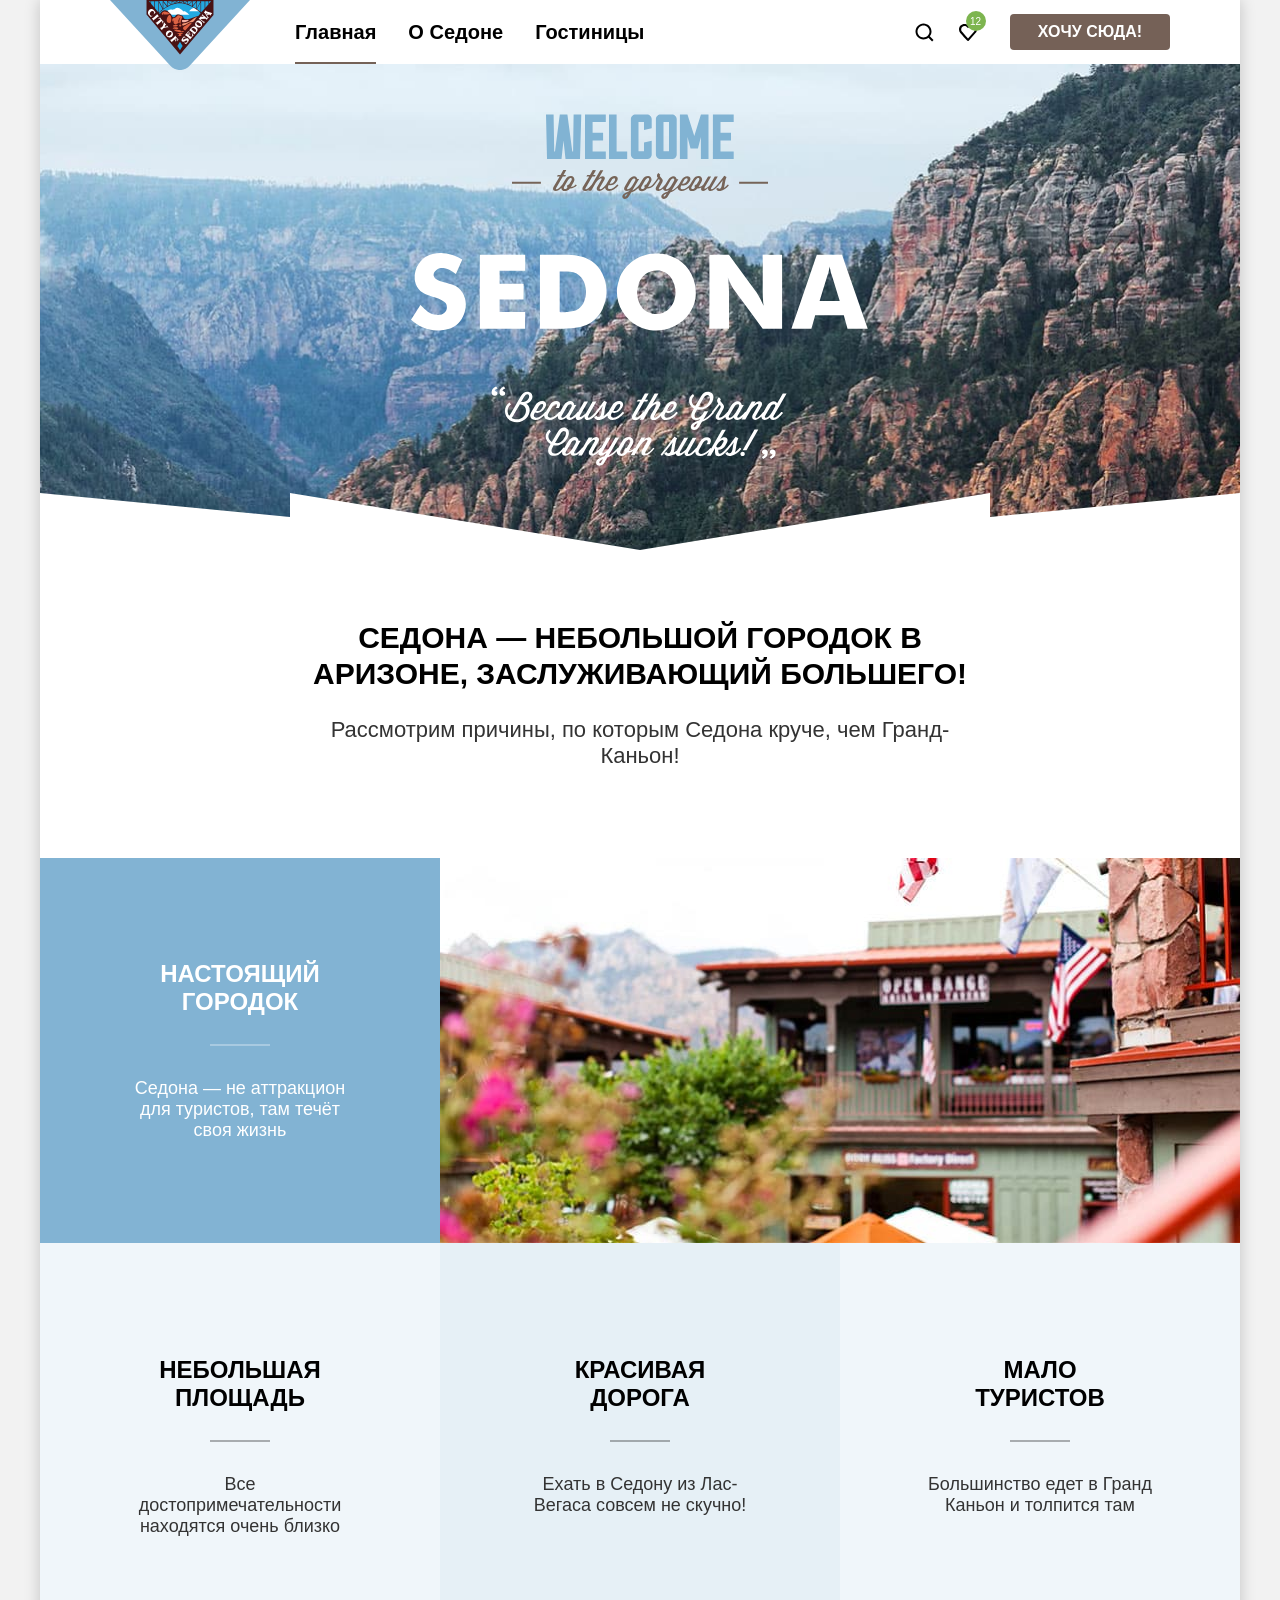
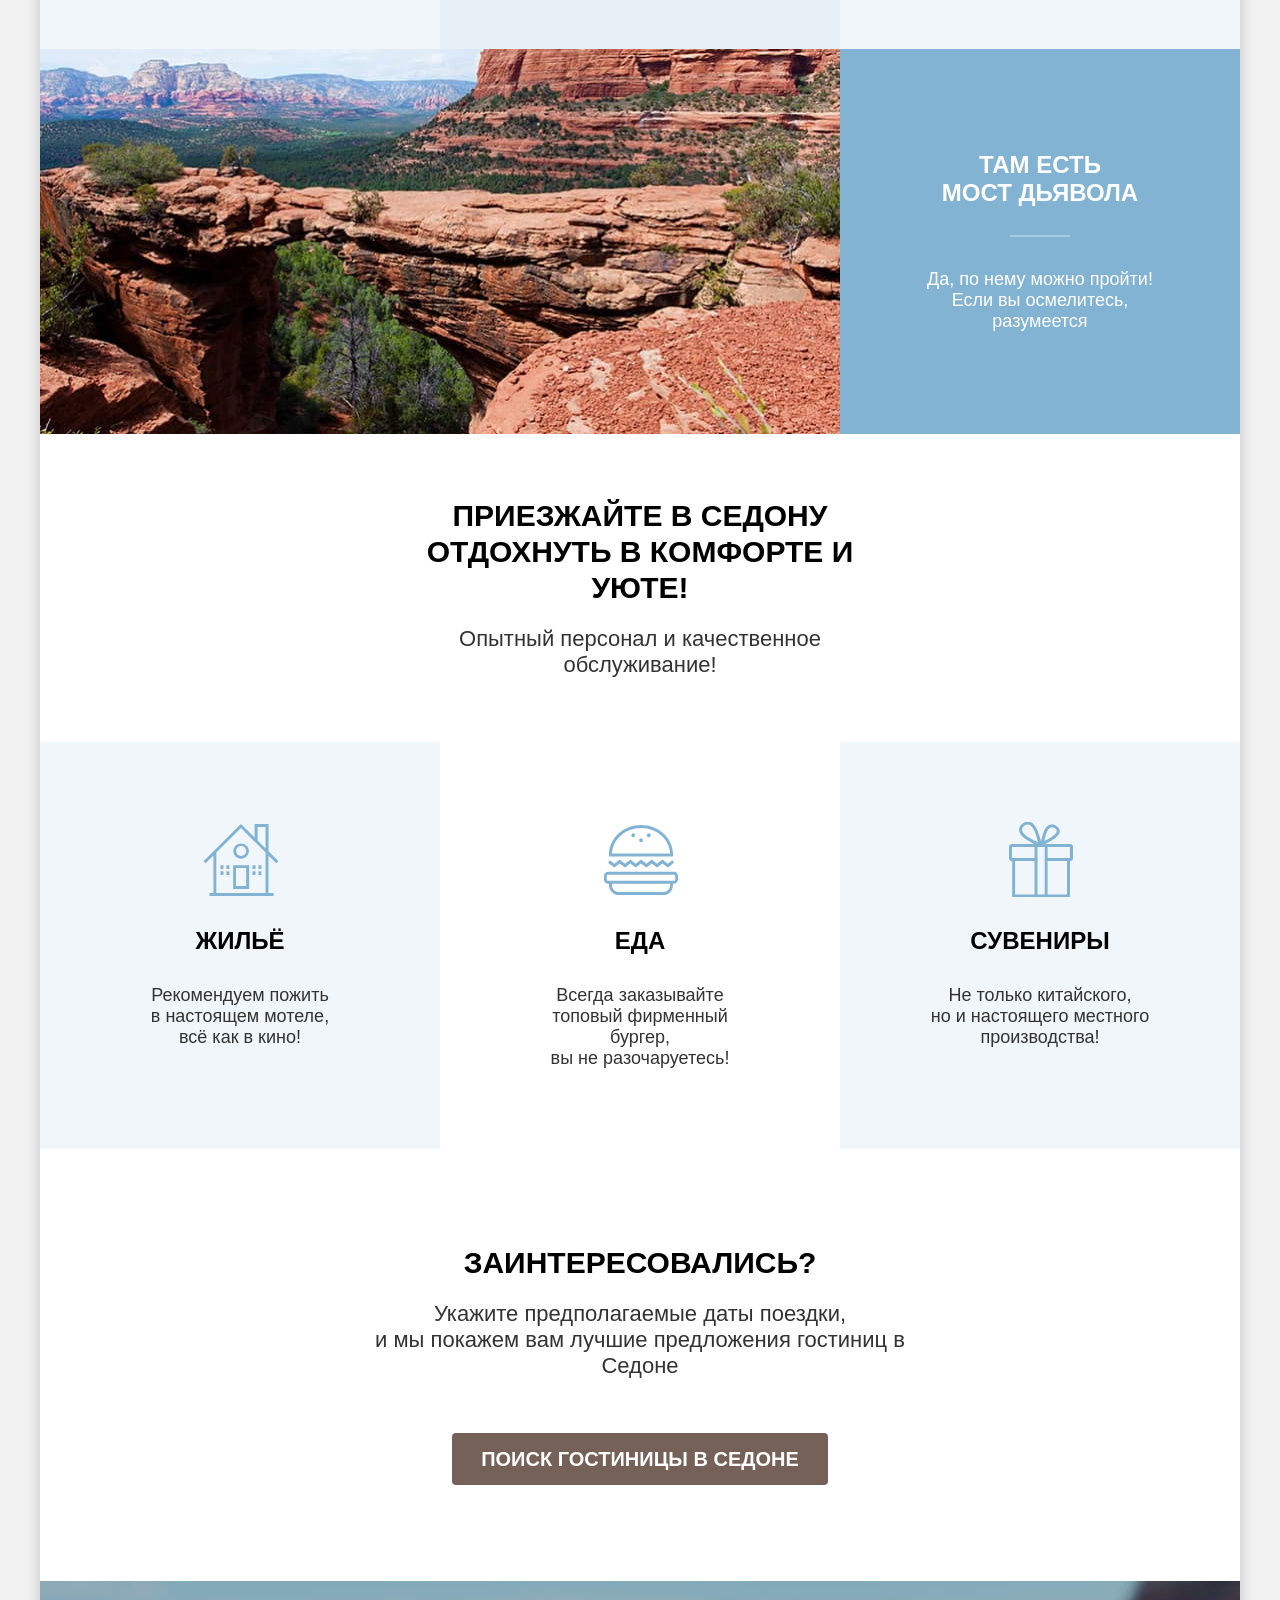
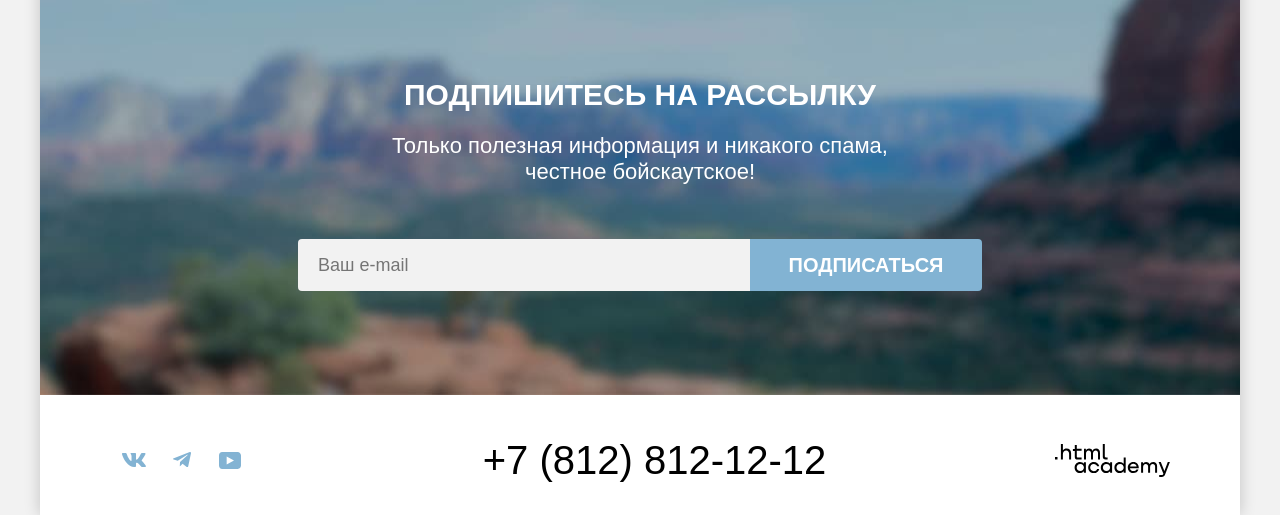
==== index.html @ 42396fc8 "Merge pull request #1 from da-solovev/master" ====
<!DOCTYPE html>
<html lang="ru">
  <head>
    <meta charset="utf-8">
    <title>HTML Academy: Седона</title>
    <link rel="stylesheet" href="styles/styles.css">
    <link rel="icon" href="favicon.ico" sizes="32x32">
  </head>
  <body>
    <div class="page-container">
      <header class="page-header" data-test="header">
        <a href="index.html" class="site-logo">
          <img src="images/site-logo.svg" width="140" height="70" alt="Логотип сайта Седона">
        </a>
        <nav class="nav">
          <ul class="nav-list">
            <li class="nav-item">
              <a class="nav-link nav-link-current">Главная</a>
            </li>
            <li class="nav-item">
              <a href="#" class="nav-link">О Седоне</a>
            </li>
            <li class="nav-item">
              <a href="catalog.html" class="nav-link">Гостиницы</a>
            </li>
          </ul>
          <ul class="nav-user-list">
            <li class="nav-user-item">
              <a href="#" class="nav-user-link search-icon">
                <span class="visually-hidden">Поиск</span>
              </a>
            </li>
            <li class="nav-user-item">
              <a href="#" class="nav-user-link heart-icon">
                <span class="visually-hidden">Избранное</span>
                <span class="favorites-count">12</span>
              </a>
            </li>
          </ul>
          <a href="#" class="btn btn-brown btn-desire">Хочу сюда!</a>
        </nav>
      </header>
      <main class="main-index" data-test="main">
        <section class="hero" data-test="hero">
          <h1 class="visually-hidden">Добро пожаловать в Седона</h1>
          <img src="images/welcome.svg" width="458" height="352" alt="Логотип приветствие Седона" class="hero-logo">
        </section>
        <section class="advantages" data-test="advantages">
          <div class="advantages-block">
            <h2 class="block-title">Седона — небольшой городок в Аризоне, заслуживающий большего!</h2>
            <p class="block-subtitle">Рассмотрим причины, по которым Седона круче, чем Гранд-Каньон!</p>
          </div>
          <ul class="advantages-list">
            <li class="advantages-item advantages-picture">
              <div class="advantages-container">
                <h3 class="item-title">Настоящий городок</h3>
                <p class="item-subtitle">Седона — не аттракцион для туристов, там течёт своя жизнь</p>
              </div>
              <img src="images/city.jpg" width="800" height="385" alt="Фото города Седона" class="advantages-img">
            </li>
            <li class="advantages-item">
              <h3 class="item-title">Небольшая площадь</h3>
              <p class="item-subtitle">Все достопримечательности находятся очень близко</p>
            </li>
            <li class="advantages-item">
              <h3 class="item-title">Красивая<br>дорога</h3>
              <p class="item-subtitle">Ехать в Седону из Лас-Вегаса совсем не скучно!</p>
            </li>
            <li class="advantages-item">
              <h3 class="item-title">Мало<br>туристов</h3>
              <p class="item-subtitle">Большинство едет в Гранд Каньон и толпится там</p>
            </li>
            <li class="advantages-item advantages-picture">
              <img src="images/bridge.jpg" width="800" height="385" alt="Фото моста дьявола" class="advantages-img">
              <div class="advantages-container">
                <h3 class="item-title">Там есть<br>мост дьявола</h3>
                <p class="item-subtitle">Да, по нему можно пройти! Если вы осмелитесь, разумеется</p>
              </div>
            </li>
          </ul>
        </section>
        <section class="services" data-test="service">
          <div class="services-block">
            <h2 class="block-title">Приезжайте в Седону отдохнуть в комфорте и уюте!</h2>
            <p class="block-subtitle">Опытный персонал и  качественное обслуживание!</p>
          </div>
          <h2 class="visually-hidden">Услуги</h2>
          <ul class="services-list">
            <li class="services-item house-icon">
              <h3 class="item-title">Жильё</h3>
              <p class="item-subtitle">Рекомендуем пожить в&nbsp;настоящем мотеле,<br>всё как&nbsp;в&nbsp;кино!</p>
            </li>
            <li class="services-item food-icon">
              <h3 class="item-title">Еда</h3>
              <p class="item-subtitle">Всегда заказывайте<br>топовый фирменный бургер,<br>вы не&nbsp;разочаруетесь!</p>
            </li>
            <li class="services-item souvenir-icon">
              <h3 class="item-title">Сувениры</h3>
              <p class="item-subtitle">Не&nbsp;только китайского,<br>но&nbsp;и&nbsp;настоящего местного производства!</p>
            </li>
          </ul>
        </section>
        <section class="hotel-search" data-test="search">
          <h2 class="block-title">Заинтересовались?</h2>
          <p class="block-subtitle">Укажите предполагаемые даты поездки,<br>и мы покажем вам лучшие предложения гостиниц в Седоне</p>
          <a href="#modal" class="btn btn-brown btn-large">Поиск гостиницы в седоне</a>
        </section>
        <section class="subscribe subscribe-background" data-test="subscribe">
          <h2 class="block-title">Подпишитесь на рассылку</h2>
          <p class="block-subtitle">Только полезная информация и никакого спама,<br>честное бойскаутское!</p>
          <form action="https://echo.htmlacademy.ru/" class="subscribe-form" method="post">
            <label for="email" class="visually-hidden">Отправить email</label>
            <input type="email" class="subscribe-inp" required aria-label="Электронная почта" name="email" id="email" placeholder="Ваш e-mail">
            <button type="submit" class="btn btn-blue btn-large">Подписаться</button>
          </form>
        </section>
      </main>
      <footer class="page-footer" data-test="footer">
        <ul class="footer-social-list">
          <li class="footer-social-item">
            <a href="#" class="footer-social-link">
              <span class="visually-hidden">VK</span>
              <svg xmlns="http://www.w3.org/2000/svg" width="24" height="14" fill="#83b3d3" viewBox="0 0 24 14">
                <path fill-rule="evenodd" d="M23.45.948c.166-.546 0-.948-.795-.948H20.03c-.668 0-.976.347-1.143.73 0 0-1.335 3.196-3.226 5.272-.612.602-.89.793-1.224.793-.167 0-.418-.191-.418-.738V.948c0-.656-.184-.948-.74-.948H9.151c-.417 0-.668.304-.668.593 0 .621.946.765 1.043 2.513v3.798c0 .833-.153.984-.487.984-.89 0-3.055-3.211-4.34-6.885C4.45.288 4.198 0 3.527 0H.9C.15 0 0 .347 0 .73c0 .682.89 4.07 4.145 8.551C6.315 12.341 9.37 14 12.153 14c1.669 0 1.875-.368 1.875-1.003v-2.313c0-.737.158-.884.687-.884.39 0 1.057.192 2.615 1.667C19.11 13.216 19.403 14 20.405 14h2.625c.75 0 1.126-.368.91-1.096-.238-.724-1.088-1.775-2.215-3.022-.612-.71-1.53-1.475-1.809-1.858-.389-.491-.278-.71 0-1.147 0 0 3.2-4.426 3.533-5.929z" clip-rule="evenodd" />
              </svg>
            </a>
          </li>
          <li class="footer-social-item">
            <a href="#" class="footer-social-link">
              <span class="visually-hidden">Telegram</span>
              <svg xmlns="http://www.w3.org/2000/svg" width="18" height="16" fill="#83b3d3" viewBox="0 0 18 16">
                <path d="M16.785.1.84 6.247C-.248 6.685-.24 7.292.64 7.563L4.735 8.84l9.472-5.976c.448-.273.857-.126.52.172L7.054 9.962H7.05h.002l-.283 4.22c.414 0 .597-.19.829-.413l1.988-1.934 4.136 3.055c.762.42 1.31.204 1.5-.706L17.938 1.39c.278-1.114-.425-1.619-1.153-1.29" />
              </svg>
            </a>
          </li>
          <li class="footer-social-item">
            <a href="#" class="footer-social-link">
              <span class="visually-hidden">YouTube</span>
              <svg xmlns="http://www.w3.org/2000/svg" width="22" height="17" fill="#83b3d3" viewBox="0 0 22 17">
                <path d="M18.607 0H3.174C1.314 0 0 1.594 0 3.4v10.094C0 15.406 1.313 17 3.174 17h15.652C20.468 17 22 15.406 22 13.6V3.4C21.781 1.594 20.468 0 18.607 0M7.662 12.538V4.463L14.995 8.5z" />
              </svg>
            </a>
          </li>
        </ul>
        <div class="footer-contact-wrapper">
          <a href="tel:88128121212" class="footer-contact-number">+7 (812) 812-12-12</a>
        </div>
        <a href="https://htmlacademy.ru/intensive/htmlcss" class="footer-logo-link">
          <svg xmlns="http://www.w3.org/2000/svg" width="115" height="33" role="img" aria-label="Логотип htmlacademy" fill="#000" viewBox="0 0 115 33">
            <path d="M0 12.9v2.6h2.5v-2.6zM11.6 4.5c-1.6 0-2.8.7-3.6 1.7h-.1V0h-2v15.5h2v-5.3c0-2.1 1.3-3.6 3.3-3.6 1.8 0 2.9 1.4 2.9 3.2v5.7h2V9.4c.1-3-1.8-4.9-4.5-4.9M26.6 4.8h-4.8V1.1h-2v3.8h-1.9v2h1.9v6c0 1.7 1 2.7 2.7 2.7h4.1v-2h-3.7c-.7 0-1.1-.4-1.1-1.1V6.8h4.8zM41.1 4.6c-1.6 0-2.9.8-3.5 2.1h-.1c-.6-1.2-1.8-2.1-3.4-2.1-1.4 0-2.5.8-3.1 1.8h-.1V4.8H29v10.6h2V10c0-2 1-3.5 2.6-3.5 1.5 0 2.4 1 2.4 2.6v6.3h2V9.8c0-2.4 1.4-3.3 2.6-3.3 1.5 0 2.4 1 2.4 2.6v6.3h2V8.9c.1-2.5-1.4-4.3-3.9-4.3M47.8 12.7c0 1.7 1 2.7 2.8 2.7h2v-2h-1.7c-.7 0-1.1-.4-1.1-1.1V0h-2zM28.9 19.7c-.9-1.1-2.2-1.8-3.9-1.8-3.1 0-5.4 2.3-5.4 5.6s2.3 5.6 5.4 5.6c1.8 0 3-.8 3.8-1.9h.1v1.6h2V18.2h-2zm-3.6 7.4c-2.2 0-3.6-1.6-3.6-3.6s1.4-3.6 3.6-3.6 3.6 1.6 3.6 3.6c0 1.9-1.4 3.6-3.6 3.6M44.2 22c-.5-2.4-2.6-4.1-5.4-4.1-3.4 0-5.6 2.5-5.6 5.6s2.2 5.6 5.6 5.6c2.8 0 4.9-1.8 5.4-4.2h-2.1c-.4 1.3-1.7 2.3-3.3 2.3-2.2 0-3.6-1.6-3.6-3.6s1.4-3.6 3.6-3.6c1.6 0 2.8 1 3.3 2.2h2.1zM55.1 19.7c-.9-1.1-2.2-1.8-3.9-1.8-3.1 0-5.4 2.3-5.4 5.6s2.3 5.6 5.4 5.6c1.8 0 3-.8 3.8-1.9h.1v1.6h2V18.2h-2zm-3.6 7.4c-2.2 0-3.6-1.6-3.6-3.6s1.4-3.6 3.6-3.6 3.6 1.6 3.6 3.6c0 1.9-1.5 3.6-3.6 3.6M68.7 19.8c-.9-1.1-2.2-1.9-3.9-1.9-3.1 0-5.4 2.3-5.4 5.6s2.2 5.6 5.4 5.6c1.7 0 3-.8 3.8-1.8h.1v1.5h2V13.4h-2zm-3.6 7.3c-2.2 0-3.6-1.6-3.6-3.6s1.4-3.6 3.6-3.6 3.6 1.6 3.6 3.6c-.1 2-1.5 3.6-3.6 3.6M78.3 17.9c-3.3 0-5.5 2.5-5.5 5.6 0 3 2.1 5.6 5.5 5.6 2.5 0 4.5-1.3 5.2-3.6h-2.1c-.5 1-1.6 1.6-3 1.6-1.9 0-3.3-1.3-3.4-2.9h8.8c.2-3.6-2-6.3-5.5-6.3m0 1.9c1.7 0 3 1 3.3 2.6h-6.5c.3-1.5 1.5-2.6 3.2-2.6M98.2 17.9c-1.6 0-2.9.8-3.6 2h-.1c-.6-1.2-1.8-2-3.4-2-1.4 0-2.5.7-3.1 1.8v-1.5h-1.9v10.6h2v-5.4c0-2 1-3.4 2.6-3.5 1.5 0 2.4 1 2.4 2.6v6.3h2v-5.6c0-2.4 1.4-3.3 2.6-3.3 1.5 0 2.4 1 2.4 2.6v6.3h2v-6.5c.1-2.6-1.4-4.4-3.9-4.4M109.4 27l-3.6-8.9h-2.2l4.8 11.6c-.3.9-.7 1.2-1.7 1.2h-2.5v2h2.5c1.8 0 2.8-.8 3.5-2.6l4.7-12.2h-2.1z" />
          </svg>
        </a>
      </footer>
      <div class="modal-container" id="modal">
        <div class="modal">
          <button class="modal-close-btn" type="button">
            <span class="visually-hidden">Закрыть</span>
          </button>
          <section class="modal-content">
            <h2 class="modal-title block-title">Поиск гостиницы в Седоне</h2>
            <form action="https://echo.htmlacademy.ru/" method="post" class="modal-form">
              <label class="form-label" for="arrival-date">Дата заезда:</label>
              <div class="form-field">
                <input class="form-input" id="arrival-date" name="arrival-date" type="text" value="27 апреля 2020" required placeholder="Укажите дату">
                <span class="form-message invalid-message">Мы не можем отправить вас в прошлое.</span>
              </div>
              <label class="form-label" for="departure-date">Дата выезда:</label>
              <div class="form-field">
                <input class="form-input" id="departure-date" name="departure-date" type="text" value="1 сентября 2023" required placeholder="Укажите дату">
                <span class="form-message">На эти даты есть свободные номера. Пока есть.</span>
              </div>
              <label class="form-label label-counter" for="adults">Взрослые:</label>
              <div class="form-counter">
                <button type="button" class="counter-btn btn-minus">
                  <span class="visually-hidden">Уменьшить количество</span>
                  <svg width="20" height="20" viewBox="0 0 20 20" fill="rgba(117, 97, 87, 0.3)" xmlns="http://www.w3.org/2000/svg">
                    <path d="M3 9V11H17V9H3Z"/>
                  </svg>
                </button>
                <input class="form-input" id="adults" name="adults" type="number" value="2" max="9999" required>
                <button type="button" class="counter-btn btn-plus">
                  <span class="visually-hidden">Увеличить количество</span>
                  <svg width="20" height="20" viewBox="0 0 20 20" fill="rgba(117, 97, 87, 0.3)" xmlns="http://www.w3.org/2000/svg">
                    <path d="M17 9H11V3H9V9H3V11H9V17H11V11H17V9Z"/>
                  </svg>
                </button>
              </div>
              <div class="label-wrapper">
                <label class="form-label label-counter" for="children">Дети:</label>
                <span class="tooltip">
                  <button class="tooltip-toggle" type="button" aria-labelledby="tooltip-label-count">
                    <span class="visually-hidden">Подробная информация</span>
                  </button>
                  <span class="tooltip-text" role="tooltip" id="tooltip-label-count">Укажите количество детей, которые будут с вами, возраст которых от 6 до 18 лет. Дети до 6 лет размещаются бесплатно.</span>
                </span>
              </div>
              <div class="form-counter">
                <button type="button" class="counter-btn btn-minus">
                  <span class="visually-hidden">Уменьшить количество</span>
                  <svg width="20" height="20" viewBox="0 0 20 20" fill="rgba(117, 97, 87, 0.3)" xmlns="http://www.w3.org/2000/svg">
                    <path d="M3 9V11H17V9H3Z"/>
                  </svg>
                </button>
                <input class="form-input" id="children" name="children" type="number" value="2" max="9999">
                <button type="button" class="counter-btn btn-plus">
                  <span class="visually-hidden">Увеличить количество</span>
                  <svg width="20" height="20" viewBox="0 0 20 20" fill="rgba(117, 97, 87, 0.3)" xmlns="http://www.w3.org/2000/svg">
                    <path d="M17 9H11V3H9V9H3V11H9V17H11V11H17V9Z"/>
                  </svg>
                </button>
              </div>
              <button class="modal-form-submit btn btn-blue btn-large" type="submit">Найти</button>
            </form>
          </section>
        </div>
      </div>
    </div>
  </body>
</html>
---- styles/styles.css ----
@font-face {
  font-family: "PT Sans";
  font-style: normal;
  font-weight: 400;
  src: url("../fonts/ptsans-400.woff2") format("woff2");
  font-display: swap;
}

@font-face {
  font-family: "PT Sans";
  font-style: normal;
  font-weight: 700;
  src: url("../fonts/ptsans-700.woff2") format("woff2");
  font-display: swap;
}

*,
*::before,
*::after {
  box-sizing: border-box;
}

img {
  max-width: 100%;
  height: auto;
  object-fit: cover;
}

.visually-hidden {
  position: absolute;
  width: 1px;
  height: 1px;
  margin: -1px;
  padding: 0;
  border: 0;
  clip: rect(0 0 0 0);
  overflow: hidden;
}

html {
  height: 100%;
}

body {
  min-height: 100%;
  min-width: 1200px;
  margin: 0;
  font-family: "PT Sans", sans-serif;
  font-size: 18px;
  line-height: 21px;
  color: #333333;
  background-color: #f2f2f2;
}

.page-container {
  display: flex;
  flex-direction: column;
  min-height: 100%;
  width: 1200px;
  margin: 0 auto;
  background-color: #ffffff;
  box-shadow: 0 0 15px 0 rgba(0, 0, 0, 0.2);
}

.main-index {
  flex-grow: 1;
}

/* Навигация */
.page-header {
  position: relative;
  display: flex;
  padding: 0 70px 0 239px;
}

.site-logo {
  position: absolute;
  top: 0;
  left: 70px;
}

.nav {
  display: flex;
  align-items: center;
  width: 100%;
}

.nav-list {
  display: flex;
  flex-wrap: wrap;
  padding: 0;
  margin: 0;
  margin-right: auto;
  list-style: none;
}

.nav-link {
  position: relative;
  display: inline-block;
  padding: 20px 16px;
  font-size: 20px;
  line-height: 24px;
  font-weight: 700;
  text-align: center;
  color: #000000;
  text-decoration: none;
}

.nav-link:hover,
.nav-user-link:hover {
  opacity: 0.6;
}

.nav-link:active,
.nav-user-link:active {
  opacity: 0.3;
}

.nav-link-current::after {
  position: absolute;
  left: 16px;
  right: 16px;
  bottom: 0;
  height: 2px;
  background-color: #756257;
  content: "";
}

.nav-user-list {
  display: flex;
  flex-wrap: wrap;
  align-items: center;
  padding: 0;
  margin: 0;
  margin-right: 20px;
  list-style: none;
}

.nav-user-link {
  position: relative;
  display: block;
  width: 44px;
  height: 64px;
  text-decoration: none;
}

.search-icon {
  background: url("../images/icons/search.svg") no-repeat center;
}

.heart-icon {
  background: url("../images/icons/heart.svg") no-repeat center;
}

.favorites-count {
  position: absolute;
  top: 11px;
  right: 4px;
  height: 20px;
  min-width: 20px;
  padding: 0 4px;
  font-size: 10px;
  line-height: 21px;
  color: #ffffff;
  background-color: #7db54f;
  border-radius: 10px;
}

.btn-desire {
  min-width: 160px;
}

/* Hero секция */
.hero {
  padding: 50px 371px 79px;
  background-image: url("../images/welcome-divider.svg"), url("../images/welcome-background.jpg");
  background-color: #aec4dc;
  background-repeat: no-repeat, no-repeat;
  background-size: contain, cover;
  background-position: bottom, center;
}

/* Секция преимущества (главная страница) */
.advantages-block {
  padding: 70px 270px 89px;
  text-align: center;
}

.advantages-block .block-title {
  margin-bottom: 25px;
}

.block-title {
  margin: 0;
  font-size: 30px;
  line-height: 36px;
  font-weight: 700;
  color: #000000;
  text-transform: uppercase;
}

.block-subtitle {
  margin: 0;
  font-size: 22px;
  line-height: 26px;
}

.advantages-block .title {
  margin-bottom: 25px;
}

.advantages-item.advantages-picture .item-title {
  color: #ffffff;
}

.advantages-list {
  display: flex;
  flex-wrap: wrap;
  margin: 0;
  padding: 0;
  list-style: none;
}

.advantages-item {
  width: 400px;
  padding: 113px 85px 112px;
  text-align: center;
}

.item-title {
  margin: 0;
  font-size: 24px;
  line-height: 28px;
  font-weight: 700;
  color: #000000;
  text-transform: uppercase;
}

.item-subtitle {
  margin: 0;
}

.advantages-item.advantages-picture .advantages-container {
  padding: 102px 85px;
  text-align: center;
}

.advantages-item:nth-child(2n) {
  background-color: rgba(131, 179, 211, 0.12);
}

.advantages-item:nth-child(2n + 1) {
  background-color: rgba(131, 179, 211, 0.2);
}

.advantages-item.advantages-picture {
  display: flex;
  width: 100%;
  padding: 0;
  color: #ffffff;
  background-color: #82b3d3;
}

.advantages-item .item-title {
  position: relative;
  padding-bottom: 30px;
  margin-bottom: 32px;
}

.advantages-item .item-title::after {
  position: absolute;
  bottom: 0;
  left: 50%;
  margin-left: -30px;
  width: 60px;
  height: 2px;
  background-color: currentColor;
  opacity: 0.3;
  content: "";
}

/* Cекция услуги (главная страница) */
.services-block {
  padding: 64px 345px;
  text-align: center;
}

.services-block .block-title {
  margin-bottom: 20px;
}

.services-list {
  display: flex;
  flex-wrap: wrap;
  padding: 0;
  margin: 0;
  list-style: none;
}

.services-item {
  padding: 80px 85px;
  min-height: 385px;
  width: 400px;
  text-align: center;
}

.services-item::before {
  display: block;
  margin: 0 auto;
  margin-bottom: 30px;
  height: 75px;
  width: 75px;
  content: "";
}

.house-icon::before {
  background: url("../images/icons/house.svg") no-repeat center;
}

.food-icon::before {
  background: url("../images/icons/food.svg") no-repeat center;
}

.souvenir-icon::before {
  background: url("../images/icons/souvenir.svg") no-repeat center;
}

.services-item .item-title {
  margin-bottom: 30px;
}

.services-item:nth-child(2n + 1) {
  background-color: rgba(131, 179, 211, 0.12);
}

/* Поиск отеля (главная страница) */
.hotel-search {
  padding: 96px 304px;
  text-align: center;
}

.hotel-search .block-title {
  margin-bottom: 20px;
}

.hotel-search .block-subtitle {
  margin-bottom: 54px;
}

.hotel-search .btn {
  min-width: 376px;
}

/* Подписка */
.subscribe {
  padding: 96px 258px 104px;
  text-align: center;
}

.subscribe .block-title {
  margin-bottom: 20px;
}

.subscribe.subscribe-background .block-title {
  color: #ffffff;
}

.subscribe .block-subtitle {
  margin-bottom: 54px;
}

.subscribe-background {
  color: #ffffff;
  background-image: url("../images/subscribe-background.jpg");
  background-repeat: no-repeat;
  background-size: cover;
  background-color: #486778;
  background-position: center;
}

.subscribe-form {
  display: flex;
}

.subscribe-form .btn {
  min-width: 232px;
  border-radius: 0 4px 4px 0;
}

.subscribe-inp {
  width: 452px;
  padding: 12px 20px;
  font-family: inherit;
  font-size: 18px;
  line-height: 24px;
  border: none;
  background-color: #f2f2f2;
  border-top-left-radius: 4px;
  border-bottom-left-radius: 4px;
}

/* Фильтр гостиниц (каталог) */
.main-inner {
  flex-grow: 1;
}

.inner-header {
  padding: 35px 70px 70px;
  background-image: url("../images/filter-background.jpg");
  background-repeat: no-repeat;
  background-size: cover;
  background-color: #87aecd;
  background-position: center;
}

.inner-header-title {
  margin: 0;
  margin-bottom: 8px;
  font-size: 60px;
  line-height: 78px;
  font-weight: 700;
  color: #ffffff;
}

.breadcrumbs {
  display: flex;
  flex-wrap: wrap;
  gap: 10px;
  padding: 0;
  margin: 0;
  margin-bottom: 40px;
  font-size: 16px;
  color: #ffffff;
  list-style: none;
}

.breadcrumbs-link {
  display: block;
  min-width: 15px;
  min-height: 21px;
}

.breadcrumbs-link:hover {
  opacity: 0.6;
}

.breadcrumbs-link:active {
  opacity: 0.3;
}

.breadcrumbs-item:not(:last-child) {
  position: relative;
  padding-right: 17px;
}

.breadcrumbs-item:not(:last-child)::after {
  position: absolute;
  top: 50%;
  right: 0;
  width: 8px;
  height: 21px;
  transform: translateY(-50%);
  background: url("../images/icons/breadcrumbs.svg") no-repeat center;
  content: "";
}

.breadcrumbs-link-home {
  background: url("../images/icons/home.svg") no-repeat center;
}

.catalog {
  padding: 50px 70px 60px;
}

.catalog-filter {
  display: flex;
}

.catalog-filter-group {
  padding: 0;
  margin: 0;
  border: none;
}

.catalog-filter-group:not(:last-child) {
  margin-right: 72px;
}

.catalog-filter-group:nth-child(2) {
  margin-right: auto;
}

.catalog-filter .group-range {
  margin-right: 70px;
}

.catalog-filter-title {
  padding: 0;
  margin-bottom: 32px;
  font-size: 20px;
  line-height: 24px;
  font-weight: 700;
  color: #ffffff;
}

.catalog-filter-item:not(:last-child) {
  margin-bottom: 16px;
}

.catalog-filter input {
  font-family: inherit;
}

.catalog-filter-list {
  padding: 0;
  margin: 0;
  list-style: none;
}

.catalog-filter-item {
  font-size: 18px;
  line-height: 23px;
  color: #ffffff;
}

.control {
  position: relative;
  display: block;
  padding-left: 36px;
}

.control:hover {
  opacity: 0.6;
}

.control-input:focus-visible + .control-mark {
  opacity: 1;
  outline: 3px solid #83b3d3;
}

.control:active {
  opacity: 0.3;
}

.control-mark {
  position: absolute;
  top: 2px;
  left: 0;
  width: 20px;
  height: 20px;
  background-color: #ffffff;
}

.control-input[type="checkbox"] + .control-mark {
  border-radius: 4px;
}

.control-input[type="radio"] + .control-mark {
  border-radius: 50%;
}

.control-input[type="checkbox"]:checked + .control-mark::after {
  position: absolute;
  width: 12px;
  height: 10px;
  top: 50%;
  left: 50%;
  transform: translate(-50%, -50%);
  background: url("../images/icons/checkbox.svg");
  content: "";
}

.control-input[type="radio"]:checked + .control-mark::after {
  position: absolute;
  width: 10px;
  height: 10px;
  top: 50%;
  left: 50%;
  transform: translate(-50%, -50%);
  background-color: #3f5e72;
  border-radius: 50%;
  content: "";
}

.control-input-minmax {
  width: 143px;
  padding: 12px 50px 12px 20px;
  border: 0;
  font-size: 18px;
  line-height: 24px;
  font-weight: 700;
  background-color: #f2f2f2;
}

.control-input-minmax:hover {
  background-color: #e5e5e5;
}

.control-input-minmax:focus {
  background-color: #e5e5e5;
  outline: 3px solid #83b3d3;
}

.range-input {
  position: relative;
}

.input-min {
  border-top-left-radius: 4px;
  border-bottom-left-radius: 4px;
}

.input-max {
  border-top-right-radius: 4px;
  border-bottom-right-radius: 4px;
}

.range-label {
  position: absolute;
  top: 50%;
  right: 20px;
  margin-top: -12px;
  line-height: 24px;
  color: rgba(0, 0, 0, 0.3);
}

.control-input-minmax::-webkit-outer-spin-button,
.control-input-minmax::-webkit-inner-spin-button {
  appearance: none;
}

.range-input input[type="number"] {
  appearance: textfield;
}

.catalog-filter-buttons {
  align-self: flex-end;
}

.catalog-filter-buttons button {
  display: block;
  min-width: 191px;
}

.catalog-filter-submit {
  margin-bottom: 32px;
}

.range {
  padding-bottom: 8px;
}

.range-wrapper-inputs {
  display: flex;
  gap: 2px;
  margin-bottom: 44px;
}

.range-scale {
  position: relative;
  height: 4px;
  background-color: rgba(255, 255, 255, 0.3);
}

.range-bar {
  position: absolute;
  height: 4px;
  background-color: #ffffff;
}

.range-toggle {
  position: absolute;
  width: 20px;
  height: 20px;
  background: #ffffff;
  border: none;
  border-radius: 5px;
  cursor: pointer;
}

.range-toggle:hover {
  box-shadow: 0 4px 10px 0 rgba(0, 0, 0, 0.25);
}

.range-toggle:focus-visible {
  outline: 3px solid #83b3d3;
  box-shadow: 0 4px 10px 0 rgba(0, 0, 0, 0.25);
}

.range-toggle:active {
  outline: 2px solid #83b3d3;
  box-shadow: 0 7px 15px 0 rgba(0, 0, 0, 0.4);
}

.toggle-min {
  top: -8px;
  left: 1px;
}

.toggle-max {
  top: -8px;
  right: -1px;
}

/* Поиск (каталог) */
.search {
  display: flex;
  align-items: center;
  margin-bottom: 40px;
}

.search-title {
  margin: 0;
  margin-right: auto;
  font-size: 30px;
  line-height: 36px;
  font-weight: 700;
  color: #000000;
  text-transform: uppercase;
}

.select-control {
  padding: 12px 48px 12px 18px;
  min-width: 292px;
  height: 49px;
  margin-right: 70px;
  font-family: inherit;
  font-size: 18px;
  line-height: 21px;
  color: inherit;
  border: 2px solid #e5e5e5;
  background: url("../images/icons/arrow.svg") no-repeat right 18px center;
  border-radius: 4px;
  appearance: none;
}

.select-control:hover,
.select-control:focus-visible {
  border-color: #68a2ca;
  outline: none;
}

.select-control:disabled {
  color: #000000;
  border-color: #000000;
  opacity: 0.3;
}

.view-list {
  display: flex;
  flex-wrap: wrap;
  gap: 8px;
  max-width: 328px;
  padding: 0;
  margin: 0;
  list-style: none;
}

.view-link {
  display: block;
  width: 48px;
  height: 48px;
  border: 2px solid #e5e5e5;
  border-radius: 4px;
}

.view-link:hover,
.view-link:active {
  border-color: #000000;
}

.view-link:focus-visible {
  border-color: #68a2ca;
  outline: none;
}

.view-link-current {
  border-color: #000000;
}

.view-tile-icon {
  background: url("../images/icons/mode-tile.svg") no-repeat center;
}

.view-card-icon {
  background: url("../images/icons/mode-slideshow.svg") no-repeat center;
}

.view-list-icon {
  background: url("../images/icons/mode-list.svg") no-repeat center;
}

/* Отели (каталог) */
.hotels-list {
  display: grid;
  grid-template-columns: repeat(3, 1fr);
  gap: 18px;
  padding: 0;
  margin: 0;
  padding-bottom: 40px;
  margin-bottom: 40px;
  border-bottom: 1px solid #e5e5e5;
  list-style: none;
}

.hotels-card {
  display: flex;
  flex-direction: column;
  padding: 19px;
  border: 1px solid #e5e5e5;
  border-radius: 4px;
}

.hotels-card-photo {
  margin-bottom: 16px;
}

.hotels-card-type {
  margin: 0;
}

.hotels-card-title {
  flex-grow: 1;
  margin: 0;
  margin-bottom: 16px;
  font-size: 24px;
  line-height: 28px;
  font-weight: 700;
  color: #000000;
}

.hotels-card-price {
  margin: 0;
  text-align: right;
}

.hotels-card-link {
  text-decoration: none;
}

.hotels-card-container {
  display: grid;
  grid-template-columns: repeat(2, 1fr);
  gap: 17px 20px;
}

.hotels-card .btn {
  min-width: 140px;
}

.hotels-card-stars {
  height: 36px;
  background-image: url("../images/icons/star.svg");
  background-repeat: space no-repeat;
  background-position: left center;
}

.two-stars {
  width: 42px;
}

.three-stars {
  width: 66px;
}

.four-stars {
  width: 89px;
}

.hotels-card-rating {
  display: inline-block;
  width: 140px;
  padding: 8px 20px;
  margin: 0;
  font-size: 16px;
  line-height: 20px;
  text-align: center;
  text-transform: uppercase;
  background-color: #f2f2f2;
  border-radius: 4px;
}

/* Пагинация */
.pagination-list {
  display: flex;
  flex-wrap: wrap;
  padding: 0;
  margin: 0;
  align-items: baseline;
  gap: 8px;
  list-style: none;
}

.pagination-item {
  text-align: center;
}

.pagination-item:not(:has(a)) {
  width: 60px;
}

.pagination-link {
  display: block;
  padding: 11px;
  min-width: 60px;
  font-size: 20px;
  line-height: 36px;
  font-weight: 700;
  color: #ffffff;
  text-align: center;
  background-color: #82b3d3;
  text-decoration: none;
  border-radius: 4px;
  border: 1px solid transparent;
}

.pagination-item:hover a:not(.pagination-link-current),
.pagination-item:focus-visible a:not(.pagination-link-current) {
  border-color: #82b3d3;
  background-color: #68a2ca;
}

.pagination-item:active a:not(.pagination-link-current) {
  color: rgba(255, 255, 255, 0.3);
  background-color: #82b3d3;
}

.pagination-link-current {
  color: #000000;
  background-color: #f2f2f2;
}

/* Футер */
.page-footer {
  display: flex;
  justify-content: space-between;
  align-items: center;
  padding: 45px 70px 35px;
}

.footer-social-list {
  display: flex;
  flex-wrap: wrap;
  max-width: 288px;
  margin: 0;
  padding: 0;
  list-style: none;
}

.footer-social-link {
  display: flex;
  justify-content: center;
  align-items: center;
  width: 48px;
  height: 40px;
}

.footer-social-link:hover svg,
.footer-social-link:focus-visible svg {
  fill: #68a2ca;
}

.footer-social-link:active svg {
  opacity: 0.3;
}

.footer-contact-wrapper {
  display: flex;
  flex-direction: column;
  max-width: 600px;
}

.footer-contact-number {
  font-size: 40px;
  line-height: 40px;
  color: #000000;
  text-decoration: none;
  white-space: nowrap;
}

.footer-contact-number:hover,
.footer-contact-number:focus-visible {
  color: #756157;
}

.footer-contact-number:active {
  opacity: 0.3;
}

.footer-logo-link {
  display: block;
  width: 115px;
  height: 33px;
}

.footer-logo-link:hover svg,
.footer-logo-link:focus-visible svg {
  fill: #756157;
}

.footer-logo-link:active svg {
  opacity: 0.3;
}

/* Кнопки */
.btn {
  display: inline-block;
  padding: 8px 18px;
  font-family: inherit;
  font-size: 16px;
  line-height: 20px;
  font-weight: 700;
  text-align: center;
  text-decoration: none;
  color: #ffffff;
  text-transform: uppercase;
  border: none;
  border-radius: 4px;
  cursor: pointer;
}

.btn-large {
  font-size: 20px;
  line-height: 36px;
}

.btn-brown {
  background-color: #756157;
}

.btn-brown:hover,
.btn-brown:focus-visible {
  background-color: #615048;
}

.btn-brown:active {
  color: rgba(255, 255, 255, 0.3);
  background-color: #756157;
}

.btn-blue {
  background-color: #82b3d3;
}

.btn-blue:hover,
.btn-blue:focus-visible {
  background-color: #68a2ca;
}

.btn-blue:active {
  color: rgba(255, 255, 255, 0.3);
  background-color: #82b3d3;
}

.btn-green {
  background-color: #7db54f;
}

.btn-green:hover,
.btn-green:focus-visible {
  background-color: #6c9e42;
}

.btn-green:active {
  background-color: #7db54f;
  color: rgba(255, 255, 255, 0.3);
}

.btn-transparent {
  background-color: transparent;
}

.btn-transparent:hover {
  opacity: 0.6;
}

.btn-transparent:focus-visible {
  outline: 3px solid #83b3d3;
}

.btn-transparent:active {
  color: rgba(255, 255, 255, 0.3);
  outline: none;
}

.btn:disabled {
  background-color: #e5e5e5;
}

.btn-transparent:disabled {
  background-color: transparent;
  opacity: 0.1;
}

/* Модальное окно */
.modal-container {
  position: fixed;
  top: 0;
  left: 0;
  display: flex;
  justify-content: center;
  align-items: center;
  height: 100%;
  width: 100%;
  background-color: rgba(242, 242, 242, 0.8);
  visibility: hidden;
}

.modal-visible {
  visibility: visible;
}

.modal-container:target {
  visibility: visible;
}

.modal {
  position: relative;
  width: 717px;
  max-height: 100vh;
  padding: 64px 70px;
  overflow-y: auto;
  background-color: #ffffff;
  border-radius: 30px;
  box-shadow: 0 25px 50px 0 rgba(0, 0, 0, 0.15);
}

.modal-close-btn {
  position: absolute;
  top: 64px;
  right: 52px;
  padding: 0;
  width: 52px;
  height: 52px;
  background-color: #f2f2f2;
  border: none;
  border-radius: 50%;
  cursor: pointer;
}

.modal-close-btn::before {
  display: block;
  width: 52px;
  height: 52px;
  background: url("../images/icons/cross.svg") no-repeat center;
  content: "";
}

.modal-close-btn:hover {
  background-color: #e5e5e5;
}

.modal-close-btn:focus-visible {
  background-color: #e5e5e5;
  outline: 3px solid #83b3d3;
}

.modal-close-btn:active {
  background-color: #e5e5e5;
}

.modal-close-btn:active::before {
  opacity: 0.3;
}

.modal-form {
  display: grid;
  grid-template-columns: auto 198px auto min-content;
  align-items: baseline;
}

.modal-title {
  padding-right: 50px;
  margin-bottom: 65px;
}

.form-label {
  margin-right: 18px;
  font-size: 20px;
  line-height: 24px;
  font-weight: 700;
  color: #000000;
  text-transform: capitalize;
}

.form-input {
  height: 48px;
  font-family: inherit;
  font-size: 18px;
  line-height: 24px;
  font-weight: 700;
  color: #000000;
  border: none;
  background-color: #f2f2f2;
}

.form-message {
  padding: 0 20px;
  font-size: 16px;
  line-height: 21px;
  font-weight: 400;
}

.invalid-message {
  color: #ff5757;
}

.form-field {
  display: flex;
  flex-direction: column;
  min-width: 440px;
  margin-bottom: 23px;
  grid-column: 2 / -1;
}

.form-field .form-input {
  padding: 12px 60px 12px 20px;
  margin-bottom: 4px;
  background: url("../images/icons/date.svg") no-repeat right 20px center #f2f2f2;
  border-radius: 4px;
}

.form-field .form-input:hover {
  background-color: #e6e6e6;
}

.form-field .form-input:focus {
  outline: 3px solid #83b3d3;
}

.modal-form-submit {
  margin-top: 48px;
  grid-column: 1 / -1;
}

.modal-form .btn {
  padding: 18px 77px;
  line-height: 24px;
  border-radius: 10px;
}

.form-counter .counter-btn {
  position: relative;
  padding: 0;
  width: 40px;
  height: 48px;
  border: 0;
  background-color: #f2f2f2;
  cursor: pointer;
}

.counter-btn svg {
  position: absolute;
  top: 50%;
  left: 50%;
  transform: translate(-50%, -50%);
  border-radius: 4px;
}

.counter-btn:hover svg {
  fill: #000000;
}

.counter-btn:focus-visible svg {
  outline: 3px solid #82b3d3;
  fill: #000000;
}

.counter-btn:active svg {
  fill: #000000;
  opacity: 0.2;
}

.btn-minus {
  border-top-left-radius: 4px;
  border-bottom-left-radius: 4px;
}

.btn-plus {
  border-top-right-radius: 4px;
  border-bottom-right-radius: 4px;
}

.label-counter {
  align-self: center;
}

.form-counter {
  display: flex;
}

.form-counter:last-of-type {
  justify-self: end;
}

.form-counter input {
  width: 31px;
  padding: 0 5px;
  line-height: 20px;
  text-align: center;
}

.form-counter input::-webkit-outer-spin-button,
.form-counter input::-webkit-inner-spin-button {
  appearance: none;
}

.form-counter input[type="number"] {
  appearance: textfield;
}

.label-wrapper {
  display: flex;
  margin-right: 10px;
  align-self: center;
}

.label-wrapper .form-label {
  margin-right: 11px;
}

.tooltip {
  position: relative;
}

.tooltip-toggle {
  display: block;
  width: 26px;
  height: 26px;
  padding: 0;
  border: 0;
  border-radius: 50%;
  background: url("../images/icons/info.svg") no-repeat center #83b3d3;
}

.tooltip-toggle:hover + .tooltip-text,
.tooltip-toggle:focus-visible + .tooltip-text {
  display: block;
}

.tooltip-text {
  position: absolute;
  display: none;
  top: 41px;
  padding: 19px 19px 23px 23px;
  width: 256px;
  font-size: 16px;
  line-height: 20px;
  color: #ffffff;
  transform: translate(-50%) translate(13px);
  border-radius: 10px;
  background-color: #333333;
  box-shadow: 0 15px 30px 0 rgba(0, 0, 0, 0.3);
}

.tooltip-text::after {
  position: absolute;
  top: -9px;
  left: 0;
  right: 0;
  width: 19px;
  height: 9px;
  margin: 0 auto;
  background: url("../images/icons/tooltip-arrow.svg");
  content: "";
}
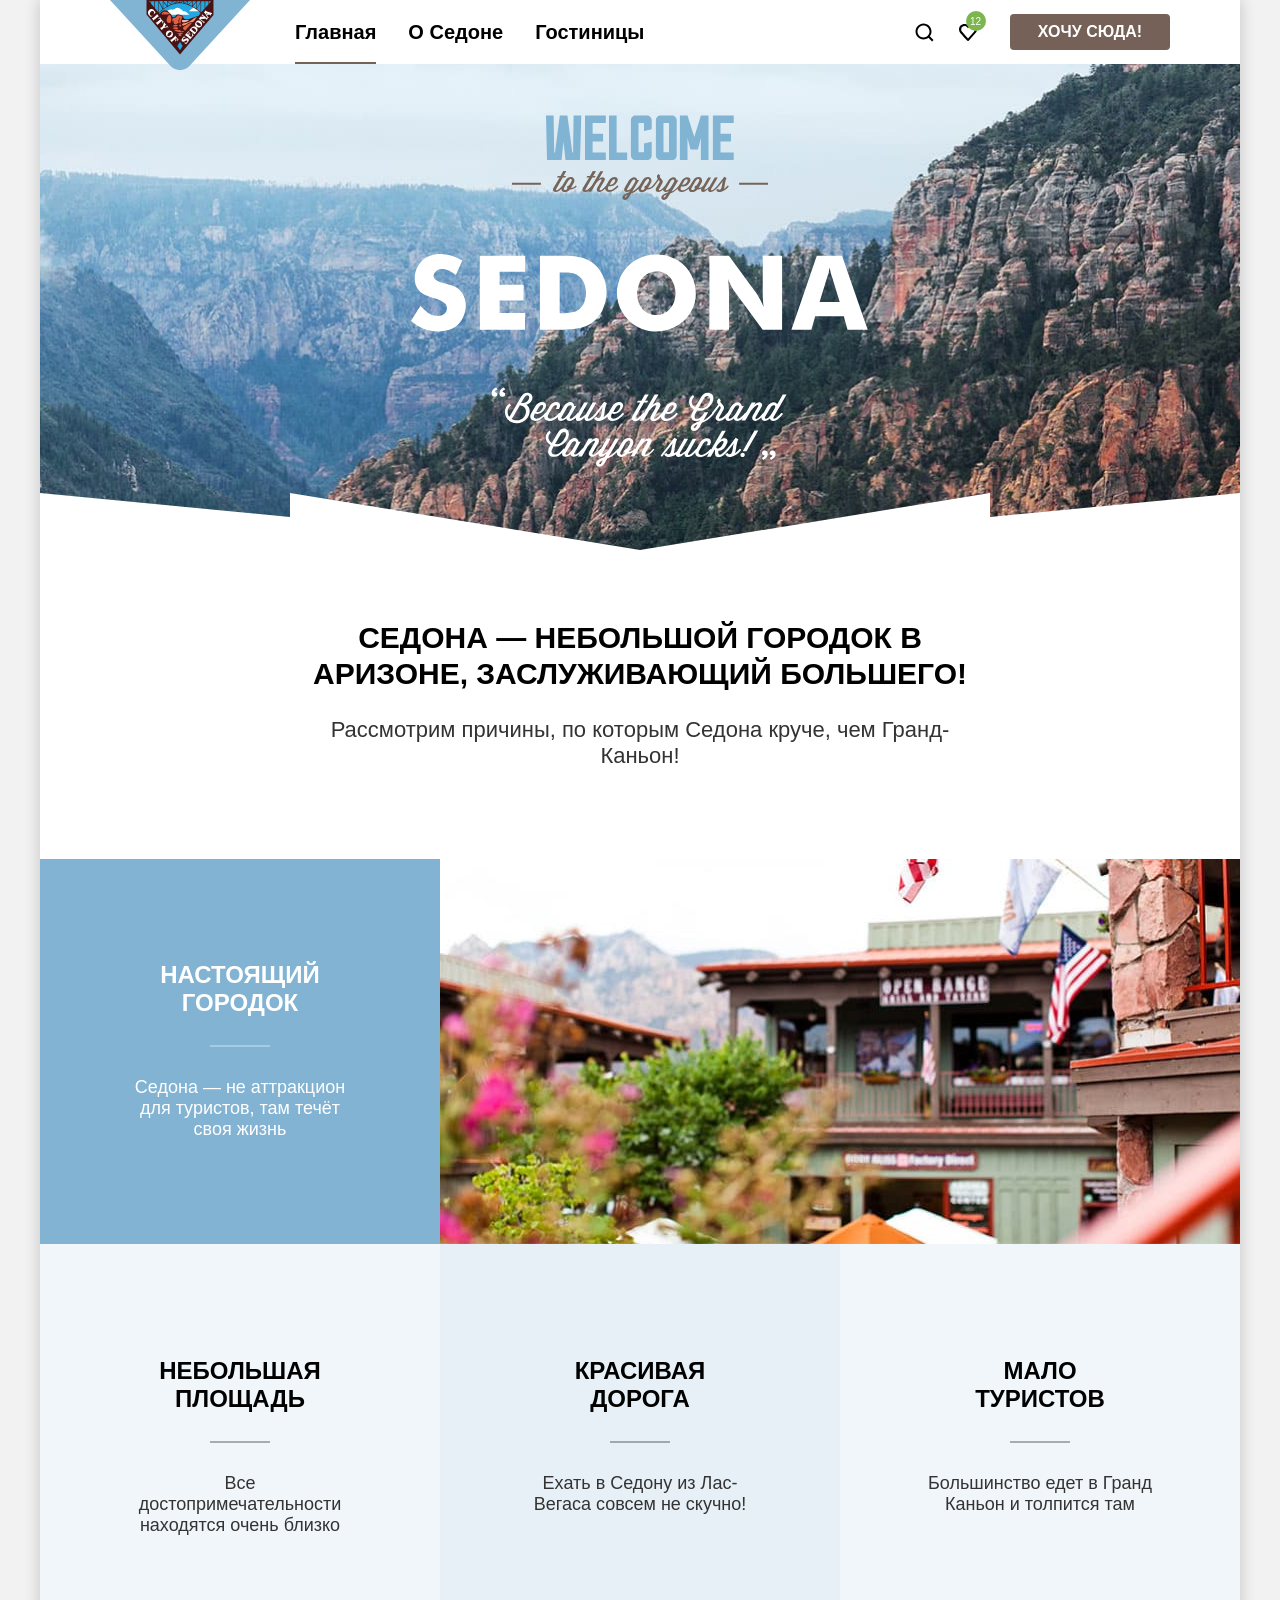
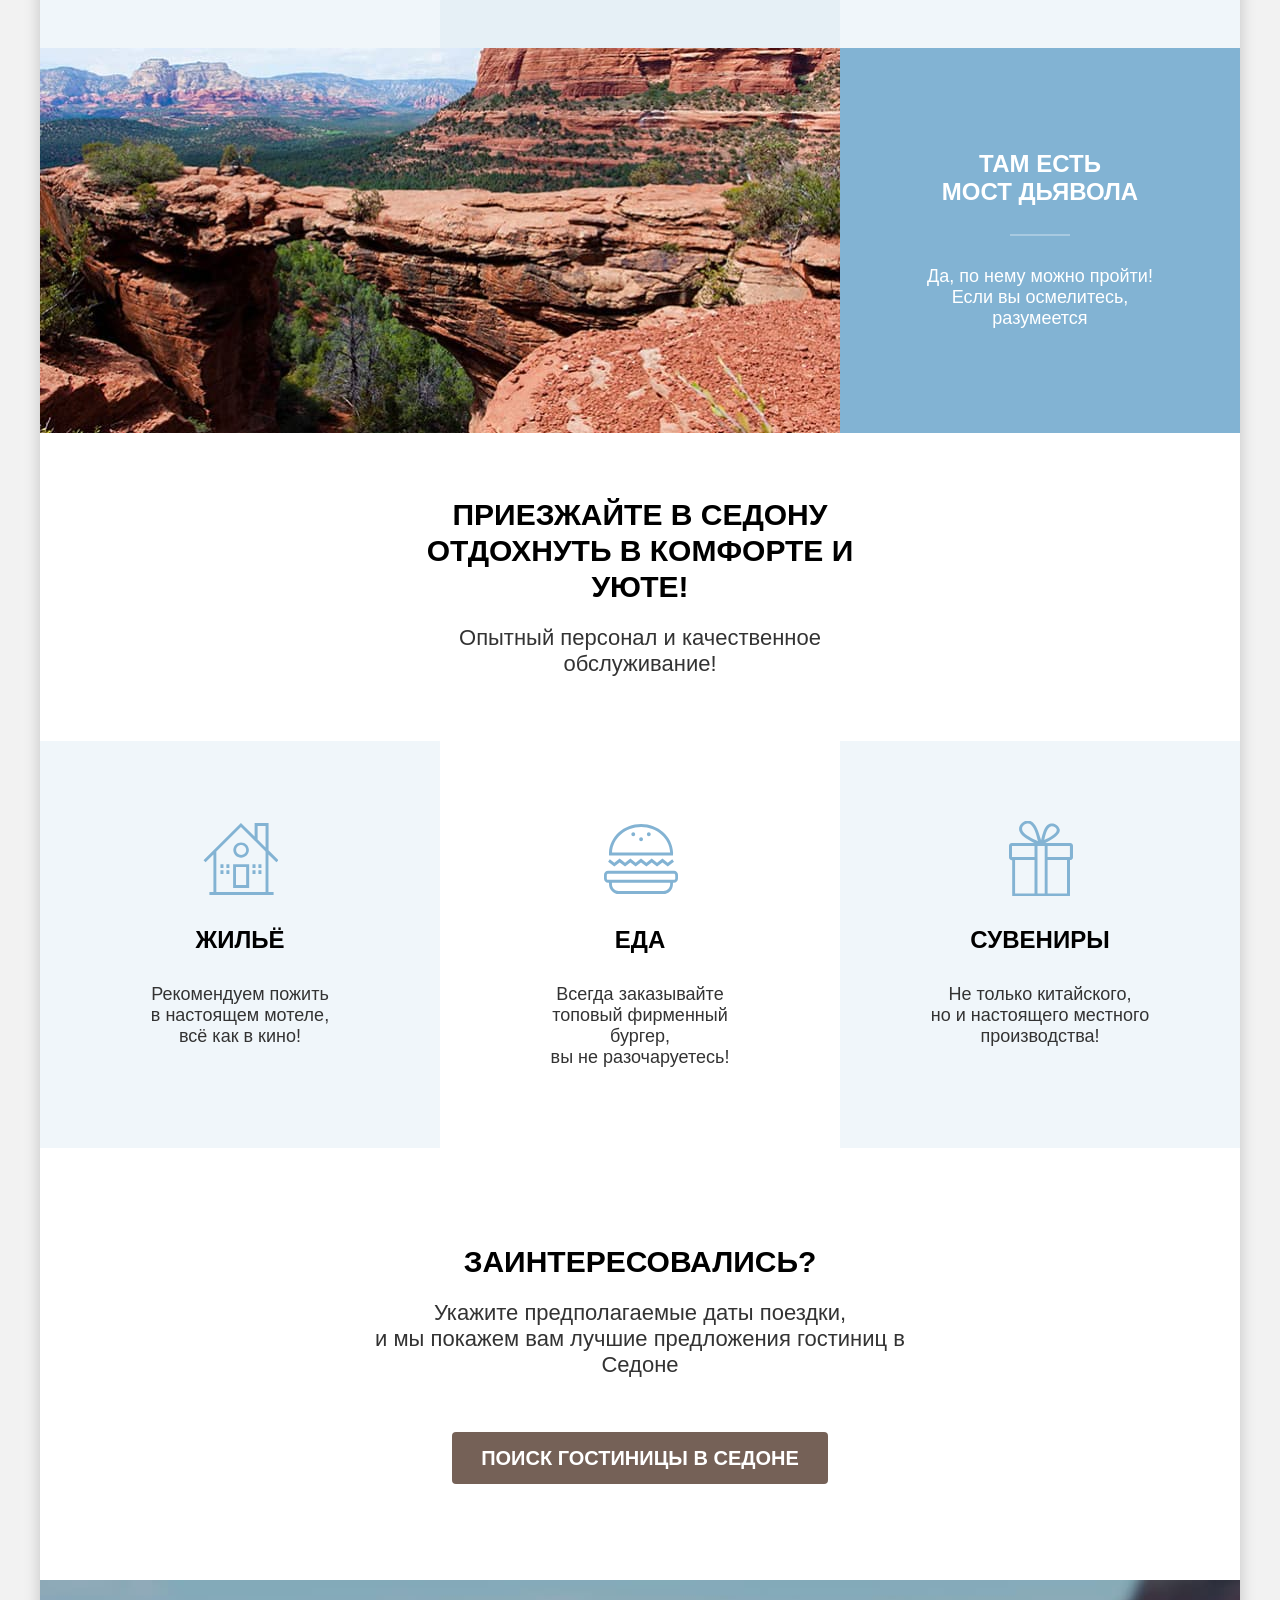
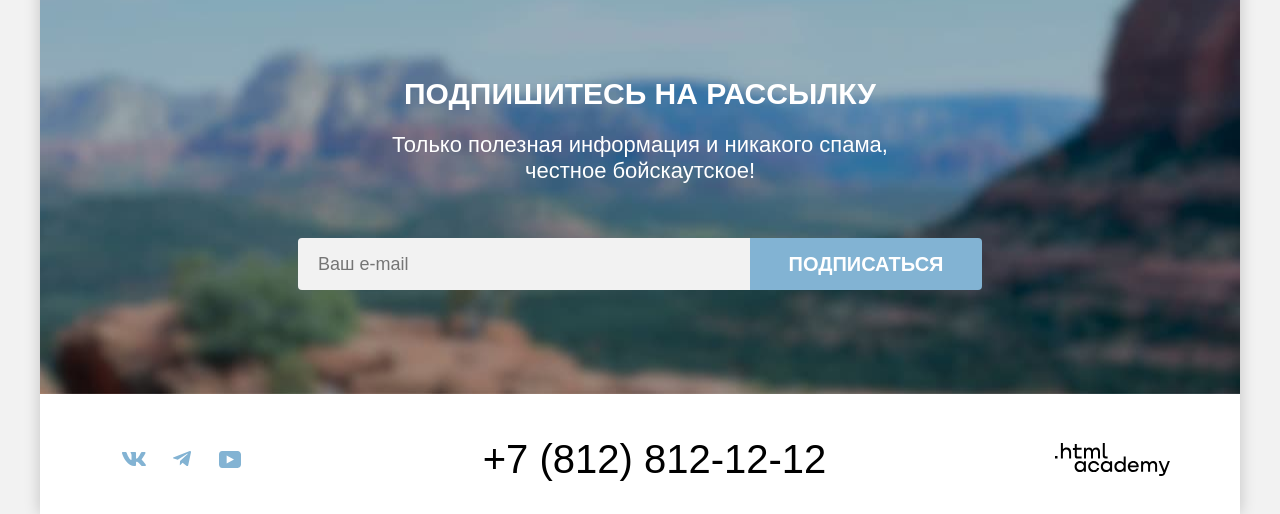
==== commit cdffb179: "Merge pull request #3 from da-solovev/master" ====
--- a/index.html
+++ b/index.html
@@ -103,7 +103,7 @@
         <section class="hotel-search" data-test="search">
           <h2 class="block-title">Заинтересовались?</h2>
           <p class="block-subtitle">Укажите предполагаемые даты поездки,<br>и мы покажем вам лучшие предложения гостиниц в Седоне</p>
-          <a href="#modal" class="btn btn-brown btn-large">Поиск гостиницы в седоне</a>
+          <button class="btn btn-brown btn-large" type="button">Поиск гостиницы в седоне</button>
         </section>
         <section class="subscribe subscribe-background" data-test="subscribe">
           <h2 class="block-title">Подпишитесь на рассылку</h2>
@@ -151,7 +151,7 @@
           </svg>
         </a>
       </footer>
-      <div class="modal-container" id="modal">
+      <div class="modal-container modal-hidden">
         <div class="modal">
           <button class="modal-close-btn" type="button">
             <span class="visually-hidden">Закрыть</span>
--- a/styles/styles.css
+++ b/styles/styles.css
@@ -129,6 +129,8 @@
 .nav-user-list {
   display: flex;
   flex-wrap: wrap;
+  min-width: 88px;
+  max-width: 220px;
   align-items: center;
   padding: 0;
   margin: 0;
@@ -172,7 +174,7 @@
 
 /* Hero секция */
 .hero {
-  padding: 50px 371px 79px;
+  padding: 51px 371px 78px;
   background-image: url("../images/welcome-divider.svg"), url("../images/welcome-background.jpg");
   background-color: #aec4dc;
   background-repeat: no-repeat, no-repeat;
@@ -182,7 +184,7 @@
 
 /* Секция преимущества (главная страница) */
 .advantages-block {
-  padding: 70px 270px 89px;
+  padding: 70px 270px 90px;
   text-align: center;
 }
 
@@ -222,6 +224,7 @@
 }
 
 .advantages-item {
+  min-height: 385px;
   width: 400px;
   padding: 113px 85px 112px;
   text-align: center;
@@ -263,8 +266,8 @@
 
 .advantages-item .item-title {
   position: relative;
-  padding-bottom: 30px;
-  margin-bottom: 32px;
+  padding-bottom: 29px;
+  margin-bottom: 31px;
 }
 
 .advantages-item .item-title::after {
@@ -274,6 +277,7 @@
   margin-left: -30px;
   width: 60px;
   height: 2px;
+  transform: translateY(50%);
   background-color: currentColor;
   opacity: 0.3;
   content: "";
@@ -538,6 +542,11 @@
   outline: 3px solid #83b3d3;
 }
 
+.control-input:disabled + .control-mark,
+.control-input:disabled ~ .control-label {
+  opacity: 0.3;
+}
+
 .control:active {
   opacity: 0.3;
 }
@@ -634,7 +643,7 @@
 }
 
 .catalog-filter-buttons {
-  align-self: flex-end;
+  padding-top: 56px;
 }
 
 .catalog-filter-buttons button {
@@ -750,7 +759,7 @@
   display: flex;
   flex-wrap: wrap;
   gap: 8px;
-  max-width: 328px;
+  flex: 0 0 160px;
   padding: 0;
   margin: 0;
   list-style: none;
@@ -812,6 +821,7 @@
 }
 
 .hotels-card-photo {
+  width: 100%;
   margin-bottom: 16px;
 }
 
@@ -892,17 +902,13 @@
 }
 
 .pagination-item {
+  min-width: 60px;
   text-align: center;
-}
-
-.pagination-item:not(:has(a)) {
-  width: 60px;
 }
 
 .pagination-link {
   display: block;
   padding: 11px;
-  min-width: 60px;
   font-size: 20px;
   line-height: 36px;
   font-weight: 700;
@@ -914,13 +920,13 @@
   border: 1px solid transparent;
 }
 
-.pagination-item:hover a:not(.pagination-link-current),
-.pagination-item:focus-visible a:not(.pagination-link-current) {
+.pagination-item:hover .pagination-link:not(.pagination-link-current),
+.pagination-item:focus-visible .pagination-link:not(.pagination-link-current) {
   border-color: #82b3d3;
   background-color: #68a2ca;
 }
 
-.pagination-item:active a:not(.pagination-link-current) {
+.pagination-item:active .pagination-link:not(.pagination-link-current) {
   color: rgba(255, 255, 255, 0.3);
   background-color: #82b3d3;
 }
@@ -941,7 +947,8 @@
 .footer-social-list {
   display: flex;
   flex-wrap: wrap;
-  max-width: 288px;
+  min-width: 144px;
+  max-width: 240px;
   margin: 0;
   padding: 0;
   list-style: none;
@@ -967,7 +974,7 @@
 .footer-contact-wrapper {
   display: flex;
   flex-direction: column;
-  max-width: 600px;
+  text-align: center;
 }
 
 .footer-contact-number {
@@ -975,7 +982,6 @@
   line-height: 40px;
   color: #000000;
   text-decoration: none;
-  white-space: nowrap;
 }
 
 .footer-contact-number:hover,
@@ -1103,15 +1109,10 @@
   height: 100%;
   width: 100%;
   background-color: rgba(242, 242, 242, 0.8);
-  visibility: hidden;
-}
-
-.modal-visible {
-  visibility: visible;
-}
-
-.modal-container:target {
-  visibility: visible;
+}
+
+.modal-hidden {
+  display: none;
 }
 
 .modal {
